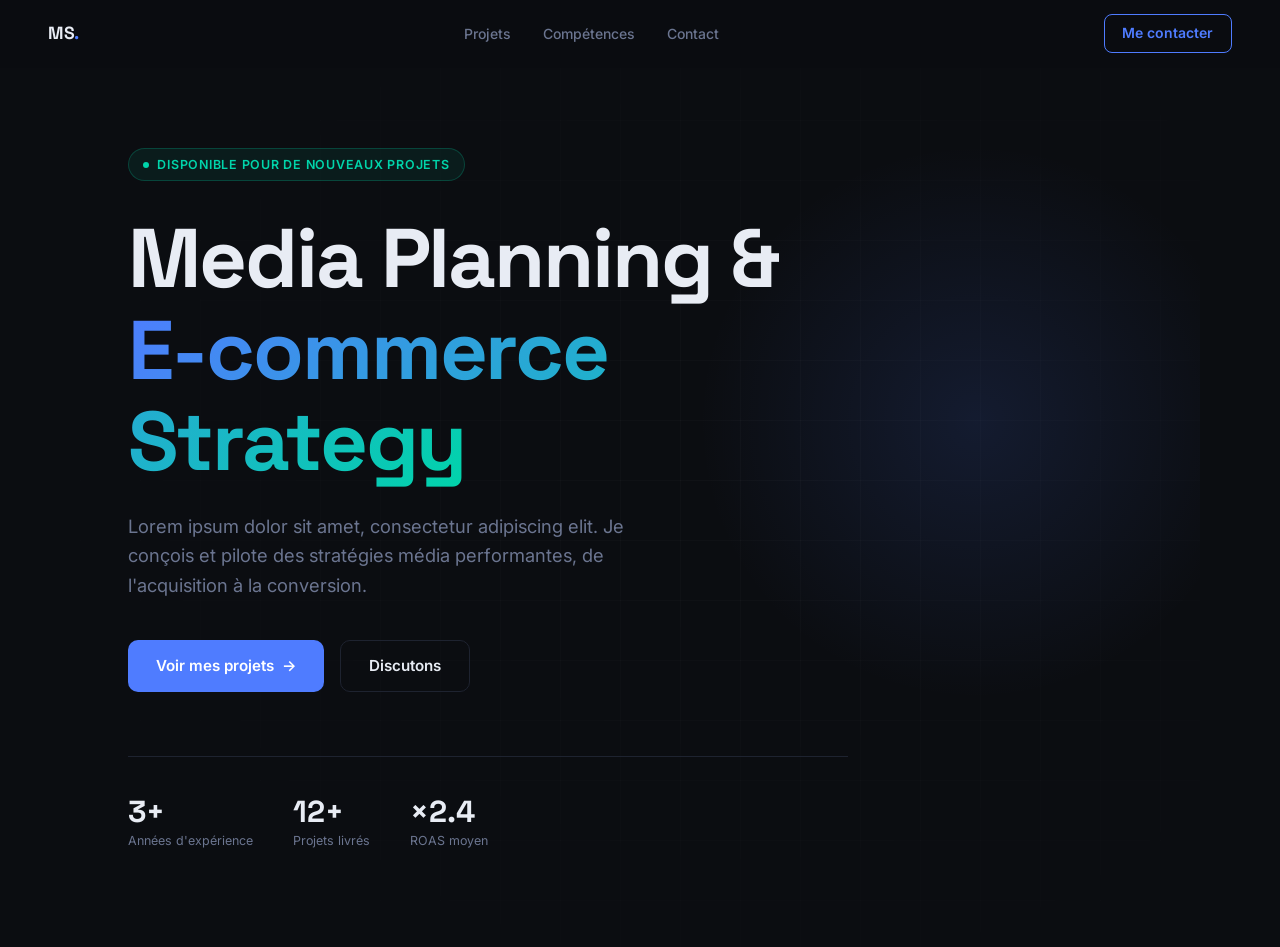
==== index.html @ 1f33ddcc "init: structure de base + hero" ====
<!DOCTYPE html>
<html lang="fr">
<head>
  <meta charset="UTF-8" />
  <meta name="viewport" content="width=device-width, initial-scale=1.0" />
  <meta name="description" content="Portfolio de Matheo Silva — Media Planning & E-commerce" />
  <title>Matheo Silva — Portfolio</title>
  <link rel="preconnect" href="https://fonts.googleapis.com" />
  <link rel="preconnect" href="https://fonts.gstatic.com" crossorigin />
  <link href="https://fonts.googleapis.com/css2?family=Inter:wght@300;400;500;600;700&family=Space+Grotesk:wght@500;600;700&display=swap" rel="stylesheet" />
  <link rel="stylesheet" href="css/style.css" />
</head>
<body>

  <nav class="navbar" id="navbar">
    <a href="#hero" class="nav-logo">MS<span class="accent">.</span></a>
    <ul class="nav-links">
      <li><a href="#projects">Projets</a></li>
      <li><a href="#skills">Compétences</a></li>
      <li><a href="#contact">Contact</a></li>
    </ul>
    <a href="#contact" class="btn btn--outline nav-cta">Me contacter</a>
  </nav>

  <section class="hero" id="hero">
    <div class="hero__glow" aria-hidden="true"></div>
    <div class="hero__grid" aria-hidden="true"></div>
    <div class="hero__content">
      <span class="badge badge--available">
        <span class="badge__dot"></span>
        Disponible pour de nouveaux projets
      </span>
      <h1 class="hero__title">
        Media Planning &<br>
        <span class="gradient-text">E-commerce Strategy</span>
      </h1>
      <p class="hero__sub">
        Lorem ipsum dolor sit amet, consectetur adipiscing elit.
        Je conçois et pilote des stratégies média performantes,
        de l'acquisition à la conversion.
      </p>
      <div class="hero__actions">
        <a href="#projects" class="btn btn--primary">Voir mes projets <span class="btn__icon">→</span></a>
        <a href="#contact" class="btn btn--ghost">Discutons</a>
      </div>
      <div class="hero__stats">
        <div class="stat">
          <span class="stat__value">3+</span>
          <span class="stat__label">Années d'expérience</span>
        </div>
        <div class="stat">
          <span class="stat__value">12+</span>
          <span class="stat__label">Projets livrés</span>
        </div>
        <div class="stat">
          <span class="stat__value">×2.4</span>
          <span class="stat__label">ROAS moyen</span>
        </div>
      </div>
    </div>
  </section>

  <script src="js/main.js"></script>
</body>
</html>
---- css/style.css ----
/* ============================================================
   PORTFOLIO — Matheo Silva | style.css
   ------------------------------------------------------------
   1. Variables & Reset
   2. Typographie
   3. Utilitaires (btn, badge, gradient-text)
   4. Navigation
   5. Hero
   6. Animations
   7. Responsive
   ============================================================ */


/* ── 1. Variables & Reset ── */

:root {
  --color-bg:      #0b0d11;
  --color-surface: #13161d;
  --color-border:  #1e2330;
  --color-card:    #111520;
  --color-accent:  #4f7cff;
  --color-accent2: #00d4aa;
  --color-text:    #e8ecf4;
  --color-muted:   #6b7590;

  --font-sans: 'Inter', sans-serif;
  --font-head: 'Space Grotesk', sans-serif;

  --nav-height: 68px;
  --max-width:  1120px;
  --section-px: clamp(1.5rem, 5vw, 3rem);
  --section-py: 7rem;
  --radius:     14px;
  --ease:       cubic-bezier(.4, 0, .2, 1);
}

*, *::before, *::after { box-sizing: border-box; margin: 0; padding: 0; }
html { scroll-behavior: smooth; }
body {
  font-family: var(--font-sans);
  background: var(--color-bg);
  color: var(--color-text);
  line-height: 1.6;
  -webkit-font-smoothing: antialiased;
}
img { display: block; max-width: 100%; }
a { color: inherit; }
ul { list-style: none; }
::-webkit-scrollbar { width: 6px; }
::-webkit-scrollbar-track { background: var(--color-bg); }
::-webkit-scrollbar-thumb { background: var(--color-border); border-radius: 3px; }


/* ── 2. Typographie ── */

h1, h2, h3, h4 {
  font-family: var(--font-head);
  line-height: 1.1;
  letter-spacing: -.025em;
}

.section-label {
  display: block;
  font-size: .75rem;
  font-weight: 700;
  letter-spacing: .12em;
  text-transform: uppercase;
  color: var(--color-accent);
  margin-bottom: .75rem;
}

.section-title {
  font-size: clamp(1.8rem, 4vw, 2.8rem);
  margin-bottom: 1rem;
}

.section-sub {
  font-size: 1rem;
  color: var(--color-muted);
  max-width: 520px;
  margin-bottom: 3.5rem;
}


/* ── 3. Utilitaires ── */

.btn {
  display: inline-flex;
  align-items: center;
  gap: .5rem;
  font-family: var(--font-sans);
  font-size: .95rem;
  font-weight: 600;
  padding: .8rem 1.75rem;
  border-radius: 10px;
  text-decoration: none;
  border: none;
  cursor: pointer;
  transition: opacity .2s var(--ease), transform .2s var(--ease), background .2s var(--ease);
}
.btn:hover { transform: translateY(-2px); }

.btn--primary { background: var(--color-accent); color: #fff; }
.btn--primary:hover { opacity: .88; }

.btn--outline { background: transparent; color: var(--color-accent); border: 1px solid var(--color-accent); }
.btn--outline:hover { background: var(--color-accent); color: #fff; }

.btn--ghost { background: transparent; color: var(--color-text); border: 1px solid var(--color-border); }
.btn--ghost:hover { border-color: var(--color-muted); }

.btn__icon { transition: transform .2s; }
.btn:hover .btn__icon { transform: translateX(3px); }

.badge {
  display: inline-flex;
  align-items: center;
  gap: .5rem;
  font-size: .78rem;
  font-weight: 600;
  letter-spacing: .06em;
  text-transform: uppercase;
  padding: .35rem .9rem;
  border-radius: 99px;
}

.badge--available {
  color: var(--color-accent2);
  background: rgba(0,212,170,.08);
  border: 1px solid rgba(0,212,170,.22);
}

.badge__dot {
  width: 6px; height: 6px;
  border-radius: 50%;
  background: var(--color-accent2);
  animation: pulse 2.2s ease-in-out infinite;
}

.gradient-text {
  background: linear-gradient(135deg, var(--color-accent), var(--color-accent2));
  -webkit-background-clip: text;
  -webkit-text-fill-color: transparent;
  background-clip: text;
}

.container {
  max-width: var(--max-width);
  margin: 0 auto;
  padding: 0 var(--section-px);
}

section { padding: var(--section-py) var(--section-px); }


/* ── 4. Navigation ── */

.navbar {
  position: fixed;
  top: 0; left: 0; right: 0;
  height: var(--nav-height);
  z-index: 100;
  display: flex;
  align-items: center;
  justify-content: space-between;
  padding: 0 var(--section-px);
  background: rgba(11,13,17,.8);
  backdrop-filter: blur(16px);
  -webkit-backdrop-filter: blur(16px);
  border-bottom: 1px solid transparent;
  transition: border-color .3s var(--ease);
}
.navbar.is-scrolled { border-color: var(--color-border); }

.nav-logo {
  font-family: var(--font-head);
  font-size: 1.1rem;
  font-weight: 700;
  text-decoration: none;
  letter-spacing: -.02em;
}
.nav-logo .accent { color: var(--color-accent); }

.nav-links { display: flex; gap: 2rem; }
.nav-links a {
  font-size: .875rem;
  font-weight: 500;
  color: var(--color-muted);
  text-decoration: none;
  transition: color .2s;
}
.nav-links a:hover { color: var(--color-text); }

.nav-cta { font-size: .875rem; padding: .45rem 1.1rem; border-radius: 8px; }


/* ── 5. Hero ── */

.hero {
  position: relative;
  min-height: 100vh;
  display: flex;
  align-items: center;
  overflow: hidden;
  max-width: var(--max-width);
  margin: 0 auto;
  padding: calc(var(--nav-height) + 5rem) var(--section-px) 6rem;
}

.hero__glow {
  position: absolute;
  right: -5%; top: 15%;
  width: 560px; height: 560px;
  background: radial-gradient(circle, rgba(79,124,255,.13) 0%, transparent 70%);
  pointer-events: none;
  animation: glow-pulse 6s ease-in-out infinite;
}

.hero__grid {
  position: absolute;
  inset: 0;
  background-image:
    linear-gradient(rgba(255,255,255,.025) 1px, transparent 1px),
    linear-gradient(90deg, rgba(255,255,255,.025) 1px, transparent 1px);
  background-size: 60px 60px;
  mask-image: radial-gradient(ellipse 70% 70% at 60% 50%, black, transparent);
  pointer-events: none;
}

.hero__content { position: relative; z-index: 1; max-width: 720px; }

.hero__content .badge {
  margin-bottom: 2rem;
  animation: fade-up .6s var(--ease) .1s both;
}

.hero__title {
  font-size: clamp(2.8rem, 6.5vw, 5.2rem);
  font-weight: 700;
  margin-bottom: 1.5rem;
  animation: fade-up .7s var(--ease) .25s both;
}

.hero__sub {
  font-size: clamp(1rem, 2vw, 1.15rem);
  color: var(--color-muted);
  max-width: 520px;
  margin-bottom: 2.5rem;
  animation: fade-up .7s var(--ease) .4s both;
}

.hero__actions {
  display: flex;
  gap: 1rem;
  flex-wrap: wrap;
  margin-bottom: 4rem;
  animation: fade-up .7s var(--ease) .55s both;
}

.hero__stats {
  display: flex;
  gap: 2.5rem;
  padding-top: 2.5rem;
  border-top: 1px solid var(--color-border);
  animation: fade-up .7s var(--ease) .7s both;
}

.stat__value {
  display: block;
  font-family: var(--font-head);
  font-size: 1.9rem;
  font-weight: 700;
  line-height: 1;
  margin-bottom: .25rem;
}

.stat__label {
  display: block;
  font-size: .78rem;
  color: var(--color-muted);
}


/* ── 6. Animations ── */

@keyframes fade-up {
  from { opacity: 0; transform: translateY(24px); }
  to   { opacity: 1; transform: translateY(0); }
}

@keyframes pulse {
  0%, 100% { opacity: 1;   transform: scale(1); }
  50%       { opacity: .4; transform: scale(.75); }
}

@keyframes glow-pulse {
  0%, 100% { opacity: 1;   transform: scale(1); }
  50%       { opacity: .6; transform: scale(1.08); }
}

.reveal {
  opacity: 0;
  transform: translateY(28px);
  transition: opacity .65s var(--ease), transform .65s var(--ease);
}
.reveal.is-visible { opacity: 1; transform: translateY(0); }
.reveal--delay-1 { transition-delay: .1s; }
.reveal--delay-2 { transition-delay: .2s; }
.reveal--delay-3 { transition-delay: .3s; }


/* ── 7. Responsive ── */

@media (max-width: 768px) {
  .nav-links { display: none; }
  .hero__stats { gap: 1.75rem; }
}

@media (max-width: 480px) {
  .hero__actions { flex-direction: column; }
  .btn { justify-content: center; }
}
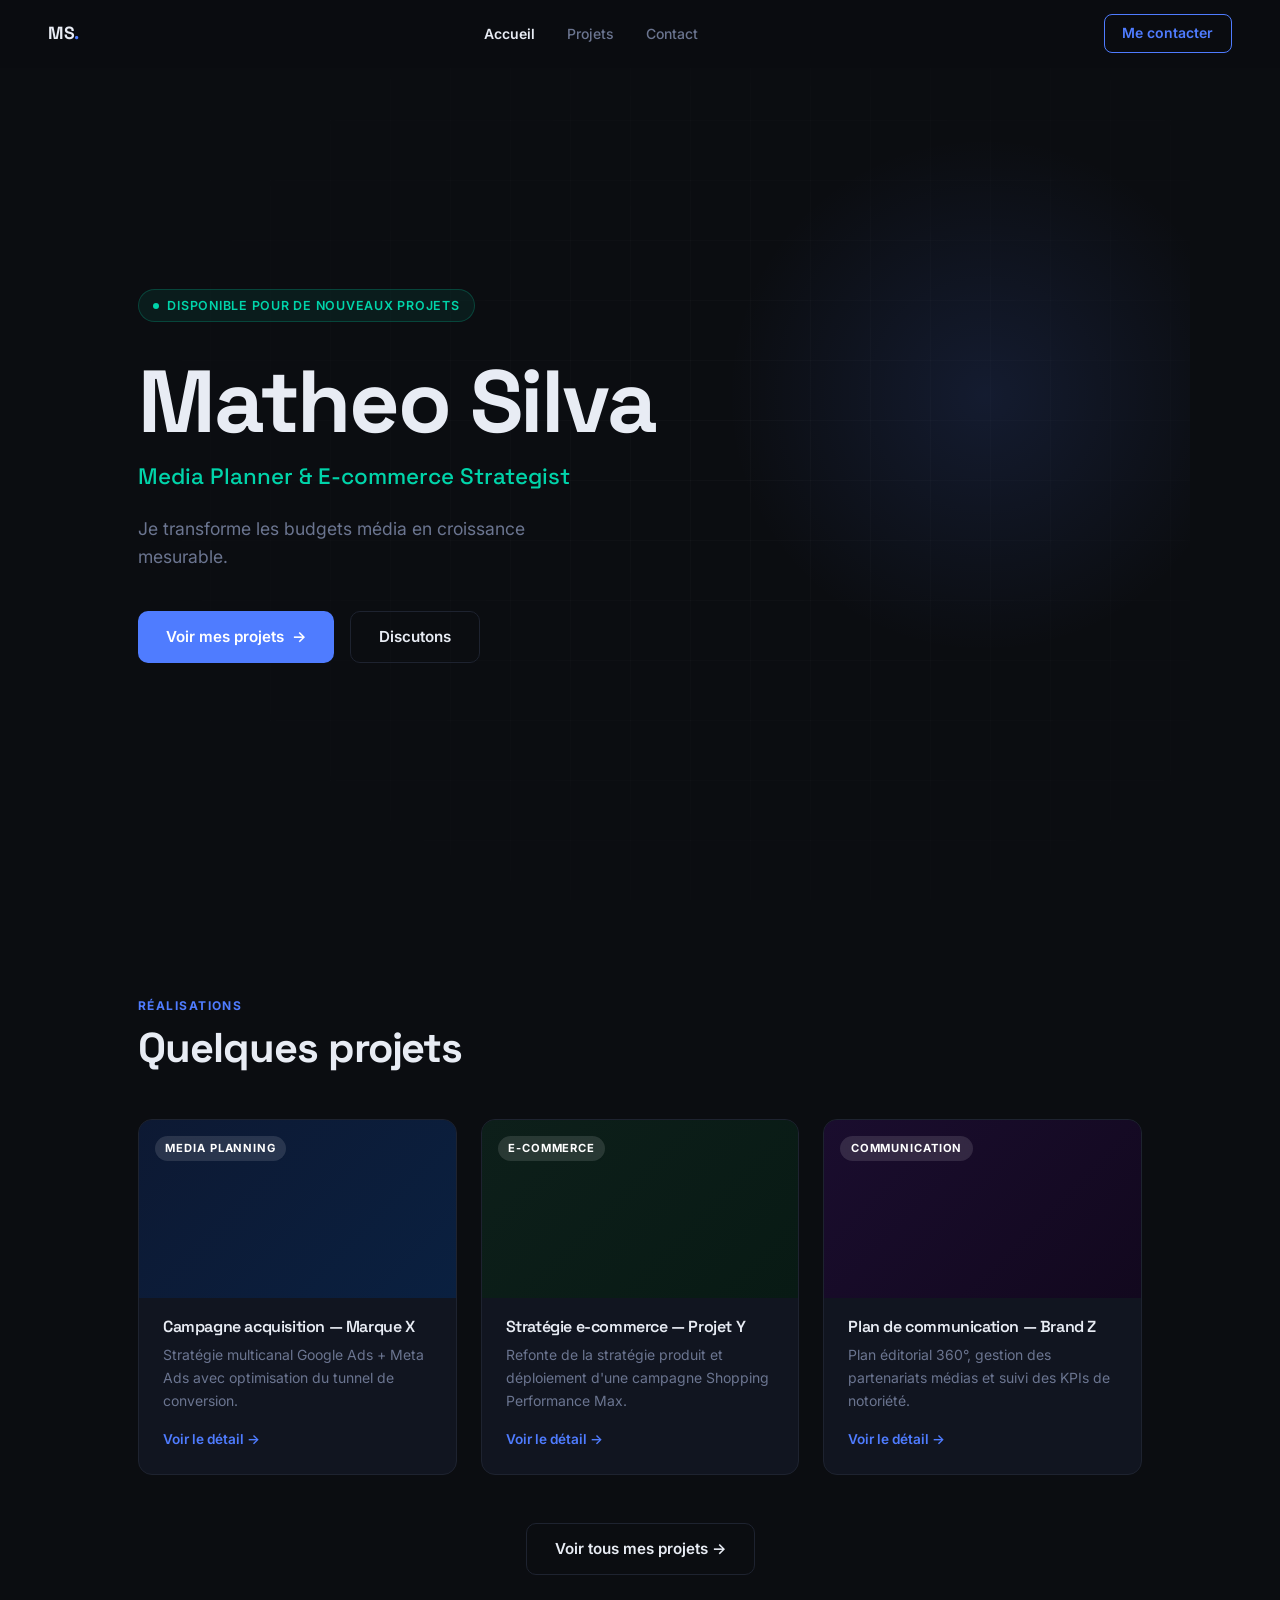
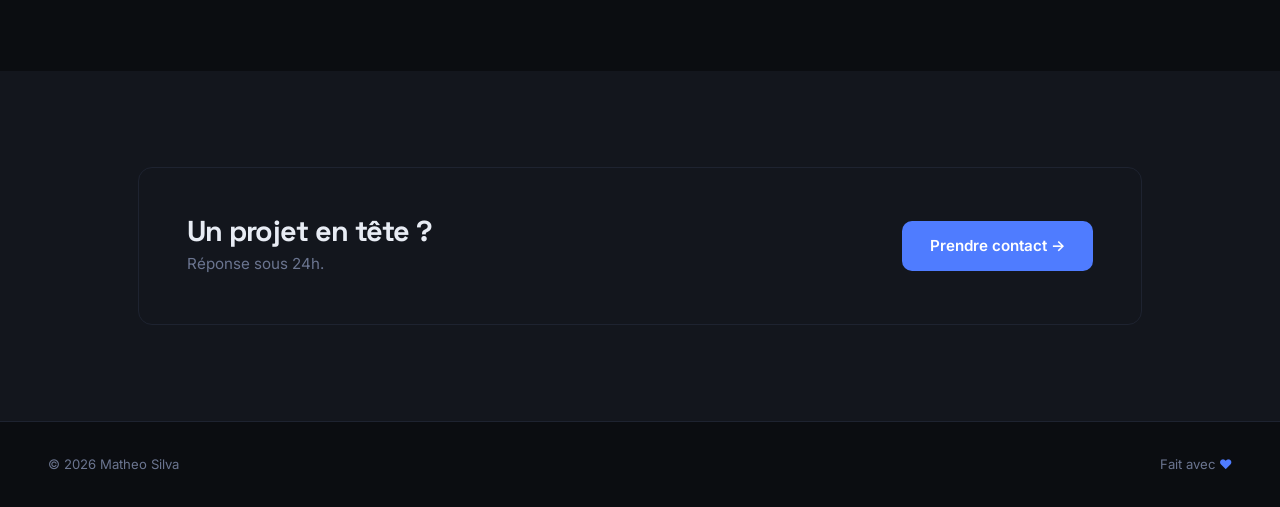
==== commit ce4f3e10: "fix: ajout index.html + structure fichiers" ====
--- a/index.html
+++ b/index.html
@@ -3,7 +3,6 @@
 <head>
   <meta charset="UTF-8" />
   <meta name="viewport" content="width=device-width, initial-scale=1.0" />
-  <meta name="description" content="Portfolio de Matheo Silva — Media Planning & E-commerce" />
   <title>Matheo Silva — Portfolio</title>
   <link rel="preconnect" href="https://fonts.googleapis.com" />
   <link rel="preconnect" href="https://fonts.gstatic.com" crossorigin />
@@ -11,55 +10,83 @@
   <link rel="stylesheet" href="css/style.css" />
 </head>
 <body>
-
   <nav class="navbar" id="navbar">
-    <a href="#hero" class="nav-logo">MS<span class="accent">.</span></a>
+    <a href="index.html" class="nav-logo">MS<span class="accent">.</span></a>
     <ul class="nav-links">
-      <li><a href="#projects">Projets</a></li>
-      <li><a href="#skills">Compétences</a></li>
-      <li><a href="#contact">Contact</a></li>
+      <li><a href="index.html" class="is-active">Accueil</a></li>
+      <li><a href="projects.html">Projets</a></li>
+      <li><a href="contact.html">Contact</a></li>
     </ul>
-    <a href="#contact" class="btn btn--outline nav-cta">Me contacter</a>
+    <a href="contact.html" class="btn btn--outline nav-cta">Me contacter</a>
   </nav>
 
-  <section class="hero" id="hero">
+  <section class="hero">
     <div class="hero__glow" aria-hidden="true"></div>
     <div class="hero__grid" aria-hidden="true"></div>
     <div class="hero__content">
-      <span class="badge badge--available">
-        <span class="badge__dot"></span>
-        Disponible pour de nouveaux projets
-      </span>
-      <h1 class="hero__title">
-        Media Planning &<br>
-        <span class="gradient-text">E-commerce Strategy</span>
-      </h1>
-      <p class="hero__sub">
-        Lorem ipsum dolor sit amet, consectetur adipiscing elit.
-        Je conçois et pilote des stratégies média performantes,
-        de l'acquisition à la conversion.
-      </p>
+      <span class="badge badge--available"><span class="badge__dot"></span>Disponible pour de nouveaux projets</span>
+      <h1 class="hero__title">Matheo Silva</h1>
+      <p class="hero__role">Media Planner & E-commerce Strategist</p>
+      <p class="hero__sub">Je transforme les budgets média en croissance mesurable.</p>
       <div class="hero__actions">
-        <a href="#projects" class="btn btn--primary">Voir mes projets <span class="btn__icon">→</span></a>
-        <a href="#contact" class="btn btn--ghost">Discutons</a>
-      </div>
-      <div class="hero__stats">
-        <div class="stat">
-          <span class="stat__value">3+</span>
-          <span class="stat__label">Années d'expérience</span>
-        </div>
-        <div class="stat">
-          <span class="stat__value">12+</span>
-          <span class="stat__label">Projets livrés</span>
-        </div>
-        <div class="stat">
-          <span class="stat__value">×2.4</span>
-          <span class="stat__label">ROAS moyen</span>
-        </div>
+        <a href="projects.html" class="btn btn--primary">Voir mes projets <span class="btn__icon">→</span></a>
+        <a href="contact.html" class="btn btn--ghost">Discutons</a>
       </div>
     </div>
   </section>
 
+  <section class="section projects-preview">
+    <div class="container">
+      <div class="section-header reveal">
+        <p class="section-label">Réalisations</p>
+        <h2 class="section-title">Quelques projets</h2>
+      </div>
+      <div class="cards-grid">
+        <a href="projects.html" class="card reveal reveal--delay-1">
+          <div class="card__thumb card__thumb--blue"><span class="card__tag">Media Planning</span></div>
+          <div class="card__body">
+            <h3 class="card__title">Campagne acquisition — Marque X</h3>
+            <p class="card__desc">Stratégie multicanal Google Ads + Meta Ads avec optimisation du tunnel de conversion.</p>
+            <span class="card__link">Voir le détail →</span>
+          </div>
+        </a>
+        <a href="projects.html" class="card reveal reveal--delay-2">
+          <div class="card__thumb card__thumb--green"><span class="card__tag">E-commerce</span></div>
+          <div class="card__body">
+            <h3 class="card__title">Stratégie e-commerce — Projet Y</h3>
+            <p class="card__desc">Refonte de la stratégie produit et déploiement d'une campagne Shopping Performance Max.</p>
+            <span class="card__link">Voir le détail →</span>
+          </div>
+        </a>
+        <a href="projects.html" class="card reveal reveal--delay-3">
+          <div class="card__thumb card__thumb--purple"><span class="card__tag">Communication</span></div>
+          <div class="card__body">
+            <h3 class="card__title">Plan de communication — Brand Z</h3>
+            <p class="card__desc">Plan éditorial 360°, gestion des partenariats médias et suivi des KPIs de notoriété.</p>
+            <span class="card__link">Voir le détail →</span>
+          </div>
+        </a>
+      </div>
+      <div class="section-cta reveal"><a href="projects.html" class="btn btn--ghost">Voir tous mes projets →</a></div>
+    </div>
+  </section>
+
+  <section class="section contact-strip">
+    <div class="container">
+      <div class="contact-strip__inner reveal">
+        <div>
+          <h2 class="contact-strip__title">Un projet en tête ?</h2>
+          <p class="contact-strip__sub">Réponse sous 24h.</p>
+        </div>
+        <a href="contact.html" class="btn btn--primary">Prendre contact →</a>
+      </div>
+    </div>
+  </section>
+
+  <footer class="footer">
+    <p>© 2026 Matheo Silva</p>
+    <p>Fait avec <span class="accent">♥</span></p>
+  </footer>
   <script src="js/main.js"></script>
 </body>
 </html>
--- a/css/style.css
+++ b/css/style.css
@@ -1,322 +1,342 @@
 /* ============================================================
    PORTFOLIO — Matheo Silva | style.css
-   ------------------------------------------------------------
    1. Variables & Reset
-   2. Typographie
-   3. Utilitaires (btn, badge, gradient-text)
-   4. Navigation
-   5. Hero
-   6. Animations
-   7. Responsive
+   2. Typographie & Utilitaires
+   3. Navigation
+   4. Hero (index)
+   5. Page Header (projets / contact)
+   6. Cards
+   7. Contact
+   8. Contact Strip & Footer
+   9. Animations
+   10. Responsive
    ============================================================ */
 
 
 /* ── 1. Variables & Reset ── */
-
 :root {
-  --color-bg:      #0b0d11;
-  --color-surface: #13161d;
-  --color-border:  #1e2330;
-  --color-card:    #111520;
-  --color-accent:  #4f7cff;
-  --color-accent2: #00d4aa;
-  --color-text:    #e8ecf4;
-  --color-muted:   #6b7590;
-
-  --font-sans: 'Inter', sans-serif;
-  --font-head: 'Space Grotesk', sans-serif;
-
-  --nav-height: 68px;
-  --max-width:  1120px;
-  --section-px: clamp(1.5rem, 5vw, 3rem);
-  --section-py: 7rem;
-  --radius:     14px;
-  --ease:       cubic-bezier(.4, 0, .2, 1);
+  --bg:       #0b0d11;
+  --surface:  #13161d;
+  --border:   #1e2330;
+  --card:     #111520;
+  --accent:   #4f7cff;
+  --accent2:  #00d4aa;
+  --text:     #e8ecf4;
+  --muted:    #6b7590;
+
+  --font:     'Inter', sans-serif;
+  --font-h:   'Space Grotesk', sans-serif;
+
+  --nav-h:    68px;
+  --max-w:    1100px;
+  --px:       clamp(1.5rem, 5vw, 3rem);
+  --radius:   14px;
+  --ease:     cubic-bezier(.4,0,.2,1);
 }
 
 *, *::before, *::after { box-sizing: border-box; margin: 0; padding: 0; }
 html { scroll-behavior: smooth; }
-body {
-  font-family: var(--font-sans);
-  background: var(--color-bg);
-  color: var(--color-text);
-  line-height: 1.6;
-  -webkit-font-smoothing: antialiased;
-}
+body { font-family: var(--font); background: var(--bg); color: var(--text); line-height: 1.6; -webkit-font-smoothing: antialiased; }
 img { display: block; max-width: 100%; }
-a { color: inherit; }
+a { color: inherit; text-decoration: none; }
 ul { list-style: none; }
 ::-webkit-scrollbar { width: 6px; }
-::-webkit-scrollbar-track { background: var(--color-bg); }
-::-webkit-scrollbar-thumb { background: var(--color-border); border-radius: 3px; }
-
-
-/* ── 2. Typographie ── */
-
-h1, h2, h3, h4 {
-  font-family: var(--font-head);
-  line-height: 1.1;
-  letter-spacing: -.025em;
-}
+::-webkit-scrollbar-track { background: var(--bg); }
+::-webkit-scrollbar-thumb { background: var(--border); border-radius: 3px; }
+
+
+/* ── 2. Typographie & Utilitaires ── */
+h1, h2, h3 { font-family: var(--font-h); line-height: 1.1; letter-spacing: -.025em; }
+
+.accent { color: var(--accent); }
 
 .section-label {
   display: block;
-  font-size: .75rem;
-  font-weight: 700;
-  letter-spacing: .12em;
-  text-transform: uppercase;
-  color: var(--color-accent);
-  margin-bottom: .75rem;
-}
-
-.section-title {
-  font-size: clamp(1.8rem, 4vw, 2.8rem);
-  margin-bottom: 1rem;
-}
-
-.section-sub {
-  font-size: 1rem;
-  color: var(--color-muted);
-  max-width: 520px;
-  margin-bottom: 3.5rem;
-}
-
-
-/* ── 3. Utilitaires ── */
-
+  font-size: .75rem; font-weight: 700;
+  letter-spacing: .12em; text-transform: uppercase;
+  color: var(--accent); margin-bottom: .6rem;
+}
+
+.section-title { font-size: clamp(1.8rem, 4vw, 2.6rem); margin-bottom: .75rem; }
+
+.container { max-width: var(--max-w); margin: 0 auto; padding: 0 var(--px); }
+
+.section { padding: 6rem var(--px); }
+
+.section-header { margin-bottom: 3rem; }
+
+.section-cta { margin-top: 3rem; text-align: center; }
+
+/* Boutons */
 .btn {
-  display: inline-flex;
-  align-items: center;
-  gap: .5rem;
-  font-family: var(--font-sans);
-  font-size: .95rem;
-  font-weight: 600;
-  padding: .8rem 1.75rem;
-  border-radius: 10px;
-  text-decoration: none;
-  border: none;
-  cursor: pointer;
+  display: inline-flex; align-items: center; gap: .5rem;
+  font-family: var(--font); font-size: .95rem; font-weight: 600;
+  padding: .8rem 1.75rem; border-radius: 10px;
+  border: none; cursor: pointer;
   transition: opacity .2s var(--ease), transform .2s var(--ease), background .2s var(--ease);
 }
 .btn:hover { transform: translateY(-2px); }
-
-.btn--primary { background: var(--color-accent); color: #fff; }
-.btn--primary:hover { opacity: .88; }
-
-.btn--outline { background: transparent; color: var(--color-accent); border: 1px solid var(--color-accent); }
-.btn--outline:hover { background: var(--color-accent); color: #fff; }
-
-.btn--ghost { background: transparent; color: var(--color-text); border: 1px solid var(--color-border); }
-.btn--ghost:hover { border-color: var(--color-muted); }
-
 .btn__icon { transition: transform .2s; }
 .btn:hover .btn__icon { transform: translateX(3px); }
 
-.badge {
-  display: inline-flex;
-  align-items: center;
-  gap: .5rem;
-  font-size: .78rem;
-  font-weight: 600;
-  letter-spacing: .06em;
-  text-transform: uppercase;
-  padding: .35rem .9rem;
-  border-radius: 99px;
-}
-
-.badge--available {
-  color: var(--color-accent2);
-  background: rgba(0,212,170,.08);
-  border: 1px solid rgba(0,212,170,.22);
-}
-
-.badge__dot {
-  width: 6px; height: 6px;
-  border-radius: 50%;
-  background: var(--color-accent2);
-  animation: pulse 2.2s ease-in-out infinite;
-}
-
-.gradient-text {
-  background: linear-gradient(135deg, var(--color-accent), var(--color-accent2));
-  -webkit-background-clip: text;
-  -webkit-text-fill-color: transparent;
-  background-clip: text;
-}
-
-.container {
-  max-width: var(--max-width);
-  margin: 0 auto;
-  padding: 0 var(--section-px);
-}
-
-section { padding: var(--section-py) var(--section-px); }
-
-
-/* ── 4. Navigation ── */
-
+.btn--primary { background: var(--accent); color: #fff; }
+.btn--primary:hover { opacity: .88; }
+.btn--outline { background: transparent; color: var(--accent); border: 1px solid var(--accent); }
+.btn--outline:hover { background: var(--accent); color: #fff; }
+.btn--ghost { background: transparent; color: var(--text); border: 1px solid var(--border); }
+.btn--ghost:hover { border-color: var(--muted); }
+
+/* Badge */
+.badge { display: inline-flex; align-items: center; gap: .5rem; font-size: .78rem; font-weight: 600; letter-spacing: .06em; text-transform: uppercase; padding: .35rem .9rem; border-radius: 99px; }
+.badge--available { color: var(--accent2); background: rgba(0,212,170,.08); border: 1px solid rgba(0,212,170,.22); }
+.badge__dot { width: 6px; height: 6px; border-radius: 50%; background: var(--accent2); animation: pulse 2.2s ease-in-out infinite; }
+
+/* Gradient text */
+.gradient-text { background: linear-gradient(135deg, var(--accent), var(--accent2)); -webkit-background-clip: text; -webkit-text-fill-color: transparent; background-clip: text; }
+
+
+/* ── 3. Navigation ── */
 .navbar {
-  position: fixed;
-  top: 0; left: 0; right: 0;
-  height: var(--nav-height);
-  z-index: 100;
-  display: flex;
-  align-items: center;
-  justify-content: space-between;
-  padding: 0 var(--section-px);
-  background: rgba(11,13,17,.8);
+  position: fixed; top: 0; left: 0; right: 0;
+  height: var(--nav-h); z-index: 100;
+  display: flex; align-items: center; justify-content: space-between;
+  padding: 0 var(--px);
+  background: rgba(11,13,17,.85);
   backdrop-filter: blur(16px);
-  -webkit-backdrop-filter: blur(16px);
   border-bottom: 1px solid transparent;
   transition: border-color .3s var(--ease);
 }
-.navbar.is-scrolled { border-color: var(--color-border); }
-
-.nav-logo {
-  font-family: var(--font-head);
-  font-size: 1.1rem;
-  font-weight: 700;
-  text-decoration: none;
-  letter-spacing: -.02em;
-}
-.nav-logo .accent { color: var(--color-accent); }
+.navbar.is-scrolled { border-color: var(--border); }
+
+.nav-logo { font-family: var(--font-h); font-size: 1.1rem; font-weight: 700; letter-spacing: -.02em; }
 
 .nav-links { display: flex; gap: 2rem; }
-.nav-links a {
-  font-size: .875rem;
-  font-weight: 500;
-  color: var(--color-muted);
-  text-decoration: none;
-  transition: color .2s;
-}
-.nav-links a:hover { color: var(--color-text); }
+.nav-links a { font-size: .875rem; font-weight: 500; color: var(--muted); transition: color .2s; }
+.nav-links a:hover,
+.nav-links a.is-active { color: var(--text); }
+.nav-links a.is-active { font-weight: 600; }
 
 .nav-cta { font-size: .875rem; padding: .45rem 1.1rem; border-radius: 8px; }
 
 
-/* ── 5. Hero ── */
-
+/* ── 4. Hero ── */
 .hero {
-  position: relative;
-  min-height: 100vh;
-  display: flex;
-  align-items: center;
-  overflow: hidden;
-  max-width: var(--max-width);
-  margin: 0 auto;
-  padding: calc(var(--nav-height) + 5rem) var(--section-px) 6rem;
+  position: relative; min-height: 100vh;
+  display: flex; align-items: center; overflow: hidden;
+  max-width: var(--max-w); margin: 0 auto;
+  padding: calc(var(--nav-h) + 5rem) var(--px) 6rem;
 }
 
 .hero__glow {
-  position: absolute;
-  right: -5%; top: 15%;
-  width: 560px; height: 560px;
+  position: absolute; right: -5%; top: 15%;
+  width: 520px; height: 520px;
   background: radial-gradient(circle, rgba(79,124,255,.13) 0%, transparent 70%);
-  pointer-events: none;
-  animation: glow-pulse 6s ease-in-out infinite;
+  pointer-events: none; animation: glow-pulse 6s ease-in-out infinite;
 }
 
 .hero__grid {
-  position: absolute;
-  inset: 0;
-  background-image:
-    linear-gradient(rgba(255,255,255,.025) 1px, transparent 1px),
-    linear-gradient(90deg, rgba(255,255,255,.025) 1px, transparent 1px);
+  position: absolute; inset: 0;
+  background-image: linear-gradient(rgba(255,255,255,.025) 1px, transparent 1px), linear-gradient(90deg, rgba(255,255,255,.025) 1px, transparent 1px);
   background-size: 60px 60px;
   mask-image: radial-gradient(ellipse 70% 70% at 60% 50%, black, transparent);
   pointer-events: none;
 }
 
-.hero__content { position: relative; z-index: 1; max-width: 720px; }
-
-.hero__content .badge {
-  margin-bottom: 2rem;
-  animation: fade-up .6s var(--ease) .1s both;
-}
+.hero__content { position: relative; z-index: 1; max-width: 680px; }
+
+.hero__content .badge { margin-bottom: 2rem; animation: fade-up .6s var(--ease) .1s both; }
 
 .hero__title {
-  font-size: clamp(2.8rem, 6.5vw, 5.2rem);
-  font-weight: 700;
-  margin-bottom: 1.5rem;
-  animation: fade-up .7s var(--ease) .25s both;
+  font-size: clamp(3rem, 7vw, 5.5rem); font-weight: 700;
+  margin-bottom: .5rem;
+  animation: fade-up .7s var(--ease) .2s both;
+}
+
+.hero__role {
+  font-size: clamp(1.1rem, 2.5vw, 1.4rem);
+  font-family: var(--font-h); font-weight: 500;
+  color: var(--accent2); margin-bottom: 1.25rem;
+  animation: fade-up .7s var(--ease) .35s both;
 }
 
 .hero__sub {
-  font-size: clamp(1rem, 2vw, 1.15rem);
-  color: var(--color-muted);
-  max-width: 520px;
-  margin-bottom: 2.5rem;
-  animation: fade-up .7s var(--ease) .4s both;
-}
-
-.hero__actions {
-  display: flex;
-  gap: 1rem;
-  flex-wrap: wrap;
-  margin-bottom: 4rem;
-  animation: fade-up .7s var(--ease) .55s both;
-}
-
-.hero__stats {
-  display: flex;
-  gap: 2.5rem;
-  padding-top: 2.5rem;
-  border-top: 1px solid var(--color-border);
-  animation: fade-up .7s var(--ease) .7s both;
-}
-
-.stat__value {
-  display: block;
-  font-family: var(--font-head);
-  font-size: 1.9rem;
-  font-weight: 700;
-  line-height: 1;
-  margin-bottom: .25rem;
-}
-
-.stat__label {
-  display: block;
-  font-size: .78rem;
-  color: var(--color-muted);
-}
-
-
-/* ── 6. Animations ── */
-
+  font-size: clamp(1rem, 2vw, 1.1rem); color: var(--muted);
+  max-width: 460px; margin-bottom: 2.5rem;
+  animation: fade-up .7s var(--ease) .5s both;
+}
+
+.hero__actions { display: flex; gap: 1rem; flex-wrap: wrap; animation: fade-up .7s var(--ease) .65s both; }
+
+
+/* ── 5. Page Header ── */
+.page-header {
+  padding: calc(var(--nav-h) + 5rem) var(--px) 4rem;
+  max-width: var(--max-w); margin: 0 auto;
+}
+
+.page-header__title { font-size: clamp(2.5rem, 5vw, 4rem); margin-bottom: .75rem; }
+.page-header__sub { font-size: 1.05rem; color: var(--muted); }
+
+
+/* ── 6. Cards ── */
+.cards-grid {
+  display: grid;
+  grid-template-columns: repeat(3, 1fr);
+  gap: 1.5rem;
+}
+
+.cards-grid--wide {
+  grid-template-columns: repeat(2, 1fr);
+}
+
+.card {
+  background: var(--card);
+  border: 1px solid var(--border);
+  border-radius: var(--radius);
+  overflow: hidden;
+  display: flex; flex-direction: column;
+  transition: border-color .25s var(--ease), transform .25s var(--ease), box-shadow .25s var(--ease);
+}
+.card:hover {
+  border-color: rgba(79,124,255,.4);
+  transform: translateY(-4px);
+  box-shadow: 0 20px 50px rgba(0,0,0,.35);
+}
+
+.card__thumb {
+  width: 100%; aspect-ratio: 16/9;
+  display: flex; align-items: flex-start; padding: 1rem;
+  position: relative;
+}
+.card__thumb--blue   { background: linear-gradient(135deg, #0d1933, #0a2040); }
+.card__thumb--green  { background: linear-gradient(135deg, #0d1f1a, #081a14); }
+.card__thumb--purple { background: linear-gradient(135deg, #1a0d2e, #12081e); }
+.card__thumb--orange { background: linear-gradient(135deg, #1a150a, #12100a); }
+
+.card__tag {
+  font-size: .7rem; font-weight: 700; letter-spacing: .08em; text-transform: uppercase;
+  background: rgba(255,255,255,.12); backdrop-filter: blur(6px);
+  color: #fff; padding: .25rem .65rem; border-radius: 99px;
+}
+
+.card__body { padding: 1.25rem 1.5rem 1.5rem; flex: 1; display: flex; flex-direction: column; }
+
+.card__title { font-size: 1rem; font-weight: 600; margin-bottom: .5rem; font-family: var(--font-h); }
+
+.card__desc { font-size: .875rem; color: var(--muted); line-height: 1.65; flex: 1; }
+
+.card__link { display: inline-block; margin-top: 1rem; font-size: .85rem; font-weight: 600; color: var(--accent); transition: gap .2s; }
+.card:hover .card__link { text-decoration: underline; }
+
+.card__metrics {
+  display: flex; gap: 1.25rem;
+  margin-top: 1.25rem; padding-top: 1.25rem;
+  border-top: 1px solid var(--border);
+}
+.metric { display: flex; flex-direction: column; gap: .15rem; }
+.metric__val { font-family: var(--font-h); font-size: 1rem; font-weight: 700; color: var(--accent2); }
+.metric__lbl { font-size: .72rem; color: var(--muted); }
+
+
+/* ── 7. Contact ── */
+.contact-grid {
+  display: grid; grid-template-columns: 1fr 1.4fr; gap: 5rem; align-items: start;
+}
+
+.contact-info__text { color: var(--muted); font-size: .95rem; line-height: 1.75; margin-bottom: 2rem; }
+
+.contact-links { display: flex; flex-direction: column; gap: .75rem; }
+
+.contact-link { display: flex; align-items: center; gap: .75rem; font-size: .9rem; color: var(--muted); transition: color .2s; }
+.contact-link:hover { color: var(--text); }
+.contact-link__icon {
+  width: 36px; height: 36px; border-radius: 8px;
+  background: var(--border); display: flex; align-items: center; justify-content: center;
+  font-size: .9rem; flex-shrink: 0; font-style: normal;
+  display: inline-flex;
+}
+
+.contact-form { display: flex; flex-direction: column; gap: 1rem; }
+
+.form-row { display: grid; grid-template-columns: 1fr 1fr; gap: 1rem; }
+
+.form-group { display: flex; flex-direction: column; gap: .4rem; }
+
+label { font-size: .8rem; font-weight: 500; color: var(--muted); letter-spacing: .04em; }
+
+input, textarea {
+  background: var(--card); border: 1px solid var(--border); border-radius: 8px;
+  color: var(--text); font-family: inherit; font-size: .9rem; padding: .75rem 1rem;
+  transition: border-color .2s; outline: none; resize: vertical;
+}
+input:focus, textarea:focus { border-color: var(--accent); }
+textarea { min-height: 120px; }
+input::placeholder, textarea::placeholder { color: var(--muted); opacity: .6; }
+
+.form-submit { align-self: flex-start; margin-top: .5rem; }
+
+.form-success {
+  display: none;
+  background: rgba(0,212,170,.1); border: 1px solid rgba(0,212,170,.3);
+  color: var(--accent2); font-size: .9rem; padding: 1rem; border-radius: 8px;
+}
+
+
+/* ── 8. Contact Strip & Footer ── */
+.contact-strip { background: var(--surface); }
+
+.contact-strip__inner {
+  display: flex; align-items: center; justify-content: space-between;
+  gap: 2rem; flex-wrap: wrap;
+  padding: 3rem; border-radius: var(--radius);
+  border: 1px solid var(--border);
+}
+
+.contact-strip__title { font-family: var(--font-h); font-size: 1.8rem; font-weight: 700; margin-bottom: .25rem; }
+.contact-strip__sub { color: var(--muted); font-size: .95rem; }
+
+.footer {
+  padding: 2rem var(--px);
+  border-top: 1px solid var(--border);
+  display: flex; justify-content: space-between; align-items: center;
+  flex-wrap: wrap; gap: 1rem;
+  font-size: .82rem; color: var(--muted);
+}
+
+
+/* ── 9. Animations ── */
 @keyframes fade-up {
   from { opacity: 0; transform: translateY(24px); }
   to   { opacity: 1; transform: translateY(0); }
 }
-
 @keyframes pulse {
-  0%, 100% { opacity: 1;   transform: scale(1); }
-  50%       { opacity: .4; transform: scale(.75); }
-}
-
+  0%,100% { opacity: 1; transform: scale(1); }
+  50%      { opacity: .4; transform: scale(.75); }
+}
 @keyframes glow-pulse {
-  0%, 100% { opacity: 1;   transform: scale(1); }
-  50%       { opacity: .6; transform: scale(1.08); }
-}
-
-.reveal {
-  opacity: 0;
-  transform: translateY(28px);
-  transition: opacity .65s var(--ease), transform .65s var(--ease);
-}
+  0%,100% { opacity: 1; transform: scale(1); }
+  50%      { opacity: .6; transform: scale(1.08); }
+}
+
+.reveal { opacity: 0; transform: translateY(28px); transition: opacity .65s var(--ease), transform .65s var(--ease); }
 .reveal.is-visible { opacity: 1; transform: translateY(0); }
 .reveal--delay-1 { transition-delay: .1s; }
 .reveal--delay-2 { transition-delay: .2s; }
 .reveal--delay-3 { transition-delay: .3s; }
 
 
-/* ── 7. Responsive ── */
-
-@media (max-width: 768px) {
+/* ── 10. Responsive ── */
+@media (max-width: 900px) {
+  .cards-grid { grid-template-columns: repeat(2, 1fr); }
+  .cards-grid--wide { grid-template-columns: 1fr; }
+  .contact-grid { grid-template-columns: 1fr; gap: 3rem; }
+}
+
+@media (max-width: 640px) {
   .nav-links { display: none; }
-  .hero__stats { gap: 1.75rem; }
-}
-
-@media (max-width: 480px) {
+  .cards-grid { grid-template-columns: 1fr; }
+  .form-row { grid-template-columns: 1fr; }
+  .contact-strip__inner { flex-direction: column; align-items: flex-start; }
   .hero__actions { flex-direction: column; }
   .btn { justify-content: center; }
 }
